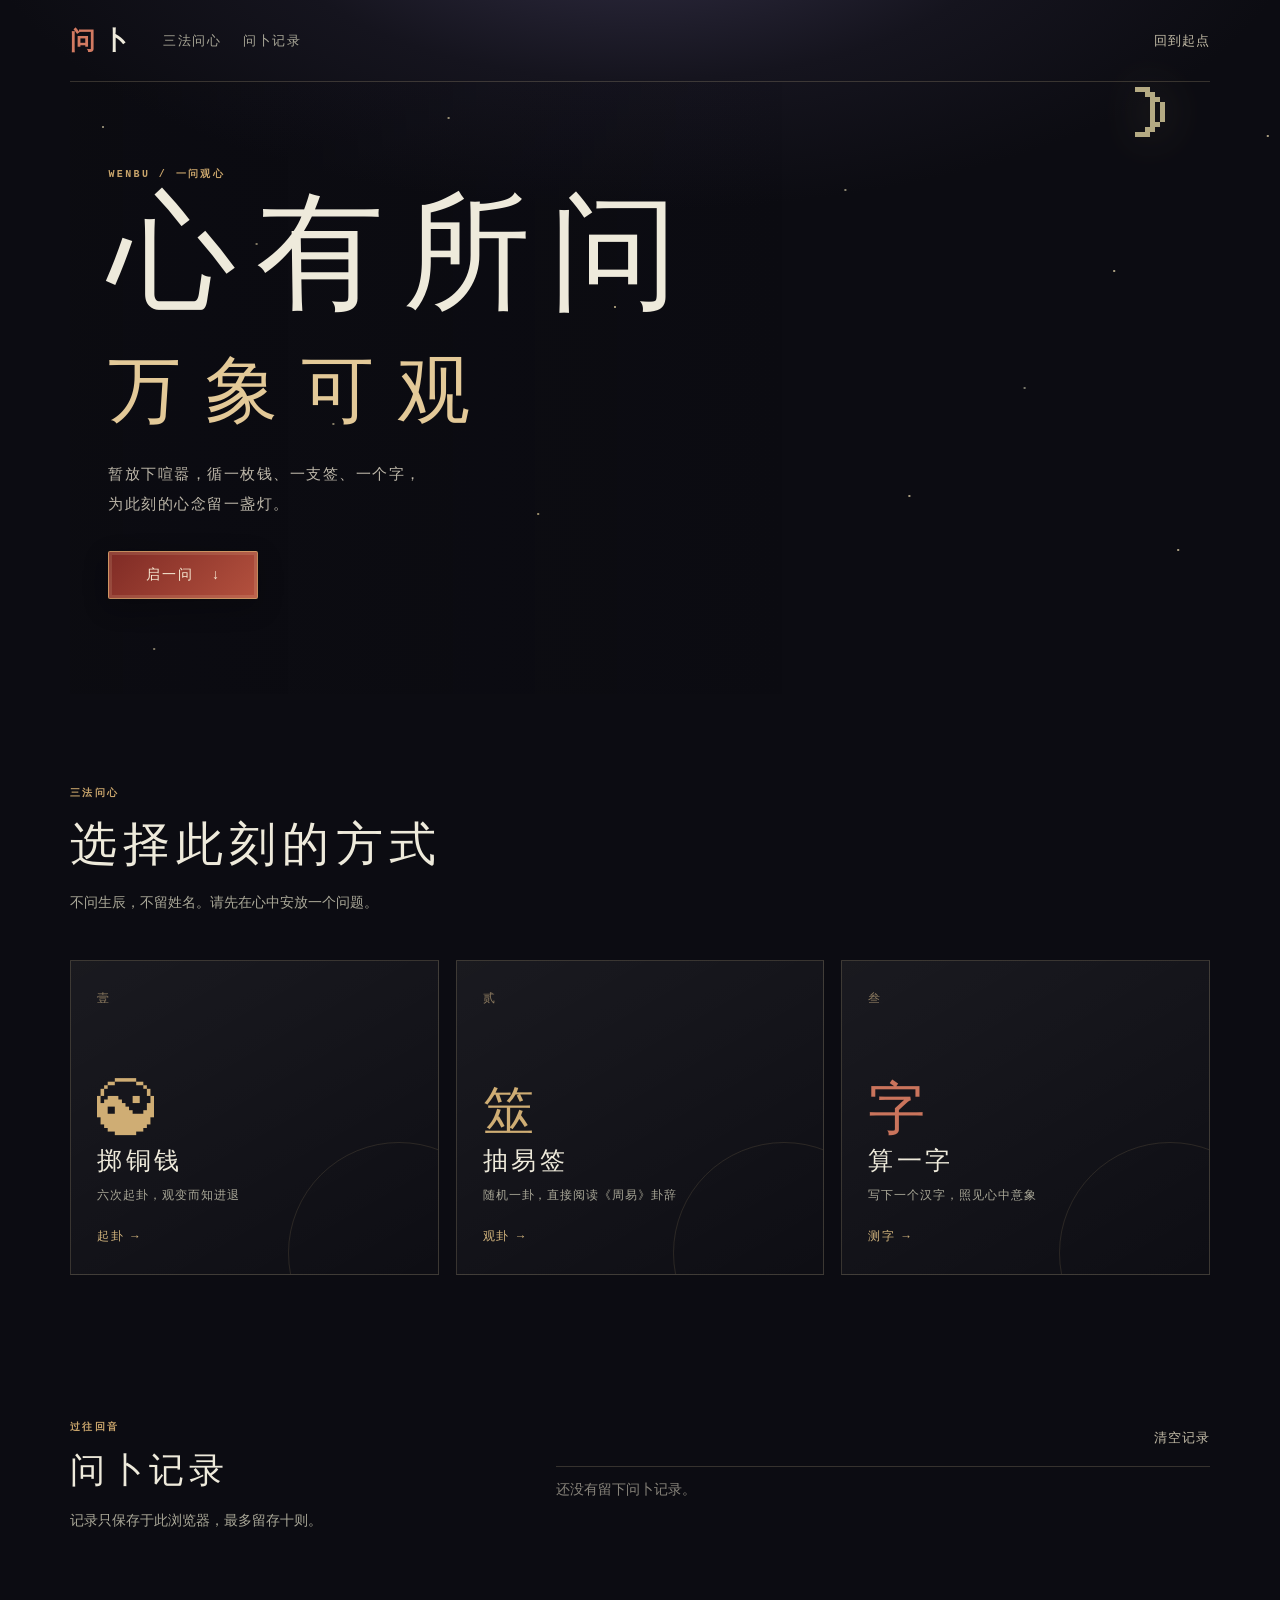
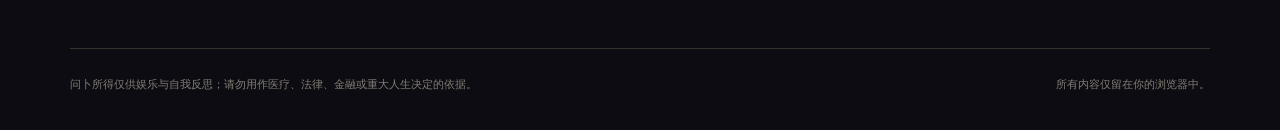
==== wenbu/index.html @ 363d6ac8 "Initial fate site" ====
<!doctype html>
<html lang="zh-CN">
  <head>
    <meta charset="UTF-8" />
    <meta name="viewport" content="width=device-width, initial-scale=1.0" />
    <meta name="theme-color" content="#0c0c12" />
    <title>问卜 · 一问观心</title>
    <link rel="stylesheet" href="./styles.css" />
  </head>
  <body>
    <div class="sky" aria-hidden="true"></div>
    <header class="site-header wrap">
      <a class="brand" href="#home" data-home><span>问</span>卜</a>
      <nav aria-label="主导航"><a href="#methods">三法问心</a><a href="#history">问卜记录</a></nav>
      <button class="quiet-button" type="button" data-home>回到起点</button>
    </header>
    <main class="wrap">
      <section class="hero" id="home">
        <p class="eyebrow">WENBU / 一问观心</p>
        <h1>心有所问<br /><i>万象可观</i></h1>
        <p class="hero-copy">暂放下喧嚣，循一枚钱、一支签、一个字，<br />为此刻的心念留一盏灯。</p>
        <a class="seal-button" href="#methods">启一问 <span>↓</span></a>
      </section>

      <section class="methods" id="methods" aria-labelledby="methods-title">
        <div class="section-intro"><p class="eyebrow">三法问心</p><h2 id="methods-title">选择此刻的方式</h2><p>不问生辰，不留姓名。请先在心中安放一个问题。</p></div>
        <div class="method-grid">
          <button class="method-card coin-card" type="button" data-method="coin"><span class="method-index">壹</span><span class="method-mark">☯</span><strong>掷铜钱</strong><small>六次起卦，观变而知进退</small><em>起卦 →</em></button>
          <button class="method-card lot-card" type="button" data-method="lot"><span class="method-index">贰</span><span class="method-mark">筮</span><strong>抽易签</strong><small>随机一卦，直接阅读《周易》卦辞</small><em>观卦 →</em></button>
          <button class="method-card character-card" type="button" data-method="character"><span class="method-index">叁</span><span class="method-mark">字</span><strong>算一字</strong><small>写下一个汉字，照见心中意象</small><em>测字 →</em></button>
        </div>
      </section>

      <section class="ritual hidden" id="ritual" aria-live="polite"></section>
      <section class="history-section" id="history"><div><p class="eyebrow">过往回音</p><h2>问卜记录</h2><p>记录只保存于此浏览器，最多留存十则。</p></div><div class="history-actions"><button class="quiet-button" id="clear-history" type="button">清空记录</button><div id="history-list" class="history-list"></div></div></section>
    </main>
    <footer class="site-footer wrap">问卜所得仅供娱乐与自我反思；请勿用作医疗、法律、金融或重大人生决定的依据。<span>所有内容仅留在你的浏览器中。</span></footer>
    <template id="hexagram-template"><div class="hexagram" aria-label="六爻卦象"></div></template>
    <script type="module" src="./app.js"></script>
  </body>
</html>
---- wenbu/styles.css ----
:root { --ink:#eeeadb; --muted:#aaa898; --paper:#e8dcc2; --night:#0c0c12; --night-2:#15141e; --red:#a93d32; --red-light:#d27a61; --gold:#c8a46b; --line:rgba(222,202,161,.2); --serif: "Songti SC", "STSong", "Noto Serif SC", serif; }
* { box-sizing:border-box; }
html { scroll-behavior:smooth; }
body { margin:0; min-width:320px; color:var(--ink); background:var(--night); font-family:var(--serif); }
button,input { font:inherit; } button { cursor:pointer; }
.sky { position:fixed; z-index:-2; inset:0; overflow:hidden; background:radial-gradient(ellipse 70% 45% at 50% -10%, #343047 0%, var(--night-2) 42%, var(--night) 74%); }
.sky:before { content:""; position:absolute; width:2px; height:2px; top:14%; left:8%; background:#f3e7ba; box-shadow: 12vw 13vh #d7c8a0, 27vw -1vh #ebdbab, 40vw 20vh #e9d8a7, 58vw 7vh #c2ba9a, 79vw 16vh #e8d9ad, 91vw 1vh #e9d8ad, 72vw 29vh #a9a791, 18vw 33vh #d7c8a0, 34vw 43vh #e4cf98, 63vw 41vh #e9d8ad, 84vw 47vh #e9d8ad, 4vw 58vh #d9cca6, 95vw 61vh #c2ba9a; opacity:.7; }
.sky:after { content:"☽"; position:absolute; top:70px; right:9vw; color:#ecdfa9; font-size:80px; line-height:1; text-shadow:0 0 45px rgba(239,220,159,.32); opacity:.75; }
.wrap { width:min(1140px, calc(100% - 48px)); margin-inline:auto; }
.site-header { height:82px; display:flex; align-items:center; border-bottom:1px solid var(--line); gap:28px; }
.brand { color:var(--ink); text-decoration:none; font-size:25px; font-weight:700; letter-spacing:.3em; }.brand span { color:var(--red-light); }.site-header nav { display:flex; gap:22px; }.site-header nav a { color:var(--muted); font-size:13px; text-decoration:none; letter-spacing:.12em; }.site-header nav a:hover { color:var(--gold); }.site-header .quiet-button { margin-left:auto; }
.quiet-button { border:0; color:#c4bda8; background:transparent; font-size:13px; letter-spacing:.08em; padding:9px 0; }.quiet-button:hover { color:var(--gold); }.quiet-button:focus-visible,.method-card:focus-visible,.seal-button:focus-visible,.history-item:focus-visible,input:focus-visible { outline:2px solid var(--gold); outline-offset:4px; }
.hero { min-height:570px; display:flex; flex-direction:column; justify-content:center; padding:85px 3vw 95px; background:linear-gradient(90deg,rgba(10,10,16,.24),transparent 63%); }.eyebrow { margin:0 0 13px; color:var(--gold); font-family:ui-monospace,monospace; font-size:10px; font-weight:700; letter-spacing:.24em; }.hero h1 { margin:0; font-size:clamp(68px,10vw,130px); line-height:.93; font-weight:500; letter-spacing:.15em; }.hero h1 i { color:#e3c998; font-size:.57em; font-style:normal; letter-spacing:.32em; }.hero-copy { color:#bdb7a9; margin:27px 0 32px; line-height:2; font-size:15px; letter-spacing:.1em; }
.seal-button { display:inline-flex; justify-content:center; align-items:center; gap:18px; width:max-content; min-width:150px; padding:14px 22px; color:#f7ead4; border:1px solid rgba(225,186,120,.65); border-radius:2px; background:linear-gradient(135deg,#7f2b25,#b4513e); box-shadow:inset 0 0 0 3px rgba(255,233,186,.13), 0 8px 24px rgba(0,0,0,.26); text-decoration:none; font-size:14px; letter-spacing:.15em; transition:transform .2s, background .2s; }.seal-button:hover { transform:translateY(-2px); background:#ad4b3b; }.seal-button:disabled { cursor:default; opacity:.66; transform:none; }.seal-button.small { margin-top:12px; }
.methods { padding:92px 0 110px; }.section-intro { max-width:470px; }.section-intro h2,.history-section h2,.ritual h2 { margin:0 0 13px; font-size:clamp(30px,4vw,47px); font-weight:500; letter-spacing:.13em; }.section-intro > p:last-child,.history-section > div > p:last-child,.ritual-top > p:last-child { color:var(--muted); line-height:1.9; font-size:14px; }
.method-grid { display:grid; grid-template-columns:repeat(3,1fr); gap:17px; margin-top:43px; }.method-card { position:relative; min-height:315px; overflow:hidden; padding:29px 26px; display:flex; flex-direction:column; align-items:flex-start; color:var(--ink); text-align:left; border:1px solid var(--line); background:linear-gradient(150deg,rgba(255,255,255,.06),rgba(255,255,255,.01)); transition:transform .25s,border-color .25s,background .25s; }.method-card:after { content:""; position:absolute; width:220px; height:220px; right:-72px; bottom:-90px; border:1px solid rgba(223,193,135,.13); border-radius:50%; }.method-card:hover { transform:translateY(-7px); border-color:rgba(219,180,111,.58); background:linear-gradient(150deg,rgba(186,141,74,.17),rgba(255,255,255,.03)); }.method-index { color:#8e7c61; font-size:12px; letter-spacing:.13em; }.method-mark { z-index:1; margin:auto 0 7px; color:#cfad74; font-size:57px; line-height:1; font-weight:400; }.method-card strong { z-index:1; font-size:25px; font-weight:500; letter-spacing:.14em; }.method-card small { z-index:1; margin-top:10px; color:var(--muted); font-size:12px; letter-spacing:.08em; }.method-card em { z-index:1; margin-top:24px; color:#d4b67e; font-size:12px; font-style:normal; letter-spacing:.14em; }.lot-card .method-mark { font-size:51px; }.character-card .method-mark { color:#ca745c; }
.ritual { min-height:540px; margin:0 -3vw 105px; padding:62px max(3vw, calc((100vw - 1140px)/2)); border-block:1px solid var(--line); background:radial-gradient(circle at 50% 40%,rgba(138,98,58,.19),transparent 38%),rgba(255,255,255,.025); }.hidden { display:none; }.ritual-top { max-width:680px; margin:auto; text-align:center; }.ritual-top .back { position:absolute; margin-left:0; transform:translateX(-120px); border:0; padding:8px 0; background:none; color:var(--muted); font-size:12px; }.ritual-top .back:hover { color:var(--gold); }.ritual-top > p:last-child { margin:0 auto; max-width:500px; }
.coin-stage,.lot-stage,.character-form,.oracle-result,.lot-result,.character-result,.record-result { width:min(570px,100%); margin:44px auto 0; text-align:center; }.coin-sigil { width:130px; height:130px; display:grid; place-items:center; margin:0 auto 20px; border:1px solid rgba(211,174,105,.48); border-radius:50%; color:#ddbd84; font-size:75px; box-shadow:0 0 0 13px rgba(201,163,103,.05),0 0 40px rgba(215,174,100,.14); }.coin-stage > p { margin:0 auto 23px; color:var(--muted); font-size:14px; line-height:1.8; }.coin-stage .seal-button,.lot-stage .seal-button,.character-form .seal-button,.oracle-result .seal-button,.lot-result .seal-button,.character-result .seal-button { margin-inline:auto; }
.coin-row { display:flex; justify-content:center; gap:19px; margin-bottom:24px; }.coin { width:82px; aspect-ratio:1; display:grid; place-items:center; border:8px solid #9a7444; border-radius:50%; color:#4b2920; background:radial-gradient(circle,#dfbe76 0 20%,#98703f 21% 25%,#e7c580 26% 57%,#98703f 58%); box-shadow:0 6px 15px rgba(0,0,0,.35); font-size:22px; font-weight:700; animation:coin-land .65s ease-out; }.coin.face { color:#f1d695; transform:rotate(180deg); } @keyframes coin-land { from { opacity:0; transform:translateY(-70px) rotate(-160deg); } to { opacity:1; } }.line-progress { display:flex; justify-content:center; align-items:center; min-height:31px; gap:7px; margin:16px 0 22px; }.line-progress i { width:30px; height:7px; background:#829179; }.line-progress i.yin { background:linear-gradient(90deg,#829179 42%,transparent 42% 58%,#829179 58%); }.line-progress i.moving { box-shadow:0 0 10px var(--red-light); }.line-progress span { margin-left:5px; color:#a69c88; font-family:ui-monospace,monospace; font-size:11px; }
.hex-pair { display:flex; justify-content:center; align-items:center; gap:54px; }.hex-pair > div { display:grid; justify-items:center; gap:9px; }.hex-pair p { margin:0; color:var(--muted); font-size:12px; }.hex-pair strong { color:#e5ca94; font-size:24px; font-weight:500; letter-spacing:.2em; }.hex-pair small { color:#a49880; }.transform { color:var(--red-light); font-size:30px; }.hexagram { display:grid; gap:7px; width:120px; margin:7px 0; }.yao { display:flex; width:100%; height:9px; gap:14px; }.yao i { display:block; height:100%; background:#ddc080; flex:1; }.yao.yang i { width:100%; }.yao.moving i { background:var(--red-light); box-shadow:0 0 11px rgba(201,96,74,.6); }.reading { margin:31px auto 20px; max-width:510px; padding:22px 25px; border-left:2px solid var(--gold); background:rgba(240,217,166,.06); text-align:left; }.reading p { margin:0; color:#c8c0af; line-height:1.9; font-size:14px; }.reading .result-lead,.result-lead { margin-bottom:11px; color:#ead4a4; font-size:17px; letter-spacing:.06em; }.source-label { margin-bottom:6px !important; color:#c8915f !important; font-family:ui-monospace,monospace; font-size:10px !important; letter-spacing:.18em; }.source-link { display:inline-block; margin-top:15px; color:#d4b67e; font-size:12px; text-decoration:none; }.source-link:hover { color:#f0d9a5; text-decoration:underline; }.oracle-result .quiet-button,.lot-result .quiet-button,.character-result .quiet-button { display:block; margin:14px auto 0; }
.lot-stage { display:grid; justify-items:center; }.lot-tube { position:relative; display:flex; align-items:end; justify-content:center; gap:5px; width:150px; height:165px; padding-bottom:25px; margin-bottom:30px; border:2px solid #785544; border-top:0; border-radius:0 0 40% 40%; background:linear-gradient(90deg,#59342c,#a45a46,#63372d); box-shadow:inset 16px 0 24px rgba(0,0,0,.3),0 13px 28px rgba(0,0,0,.25); }.lot-tube:before { content:""; position:absolute; top:-7px; width:155px; height:24px; border:3px solid #c49a61; border-radius:50%; background:#241a1b; }.lot-tube i { width:9px; height:140px; background:linear-gradient(90deg,#9d7443,#ddbd7c,#6f482b); border-radius:7px 7px 0 0; transform:rotate(var(--tilt,0deg)); transform-origin:bottom; }.lot-tube i:nth-child(1){--tilt:-15deg}.lot-tube i:nth-child(2){--tilt:-7deg}.lot-tube i:nth-child(4){--tilt:7deg}.lot-tube i:nth-child(5){--tilt:15deg}.lot-paper { width:205px; min-height:315px; margin:0 auto; padding:20px; color:#4a3222; background:linear-gradient(90deg,#cab17f,#f1dfb3 9%,#e5c890 50%,#f1dfb3 91%,#c7ac77); box-shadow:0 12px 30px rgba(0,0,0,.27); }.lot-paper span { display:block; color:#9c302b; font-size:12px; letter-spacing:.4em; }.lot-paper strong { display:block; margin:13px 0 3px; color:#9d342d; font-family:ui-monospace,monospace; font-size:48px; font-weight:500; }.lot-paper em { display:block; padding-block:9px; border-block:1px solid rgba(83,49,29,.37); font-style:normal; font-size:18px; }.lot-paper p { line-height:2; font-size:14px; }.lot-result .reading { margin-top:28px; }
.character-form { display:grid; justify-items:center; }.character-form label { margin-bottom:11px; color:var(--gold); font-size:12px; letter-spacing:.24em; }.character-form input { width:150px; height:130px; border:0; border-bottom:1px solid var(--gold); border-radius:0; color:#eed6a1; background:transparent; text-align:center; font-family:var(--serif); font-size:77px; outline:none; }.character-form input::placeholder { color:#655e57; font-size:17px; }.form-error { min-height:22px; margin:12px 0 14px; color:#e88168; font-size:13px; }.character-glyph { display:grid; justify-items:center; width:250px; min-height:245px; margin:auto; padding:25px; border:1px solid rgba(218,184,120,.35); background:radial-gradient(circle,rgba(201,153,80,.14),transparent 66%); }.character-glyph span { color:#e4c68e; font-size:130px; line-height:1.25; text-shadow:0 0 28px rgba(207,161,89,.28); }.character-glyph small { color:#a99b84; letter-spacing:.18em; }.character-result .reading { margin-top:27px; }.record-result { max-width:530px; padding:30px; border:1px solid var(--line); background:rgba(255,255,255,.035); text-align:left; }.record-result > p:last-of-type { color:#bdb4a2; line-height:1.9; }
.history-section { display:grid; grid-template-columns:.8fr 1.2fr; gap:50px; padding:35px 0 100px; }.history-section h2 { font-size:35px; }.history-actions { min-width:0; }.history-actions > .quiet-button { display:block; margin:0 0 10px auto; }.history-list { border-top:1px solid var(--line); }.history-item { display:grid; grid-template-columns:80px 1fr auto; width:100%; padding:15px 0; border:0; border-bottom:1px solid var(--line); color:var(--ink); background:none; text-align:left; }.history-item span { color:#c3906a; font-size:12px; }.history-item strong { font-weight:500; letter-spacing:.06em; }.history-item small { color:#8b887f; font-size:11px; }.history-item:hover strong { color:#e7c98f; }.history-empty { color:#88847b; font-size:14px; }.site-footer { display:flex; justify-content:space-between; gap:40px; padding:26px 0 35px; border-top:1px solid var(--line); color:#837e76; font-size:11px; line-height:1.8; }.site-footer span { white-space:nowrap; }
@media (max-width:720px) { .wrap { width:min(100% - 32px, 620px); }.site-header { height:66px; gap:16px; }.site-header nav { display:none; }.hero { min-height:calc(100vh - 66px); padding:75px 4px; }.hero h1 { font-size:clamp(57px,17vw,85px); }.method-grid { grid-template-columns:1fr; }.method-card { min-height:218px; }.method-mark { margin:auto 0 3px; }.ritual { margin-inline:-16px; padding:48px 16px; }.ritual-top .back { position:static; display:block; margin:0 auto 24px; transform:none; }.hex-pair { gap:24px; }.hexagram { width:100px; }.history-section { grid-template-columns:1fr; gap:22px; }.site-footer { display:block; }.site-footer span { display:block; margin-top:7px; white-space:normal; }.history-item { grid-template-columns:68px 1fr; }.history-item small { display:none; } }
@media (prefers-reduced-motion: reduce) { *,*::before,*::after { scroll-behavior:auto !important; animation-duration:.001ms !important; transition-duration:.001ms !important; } }
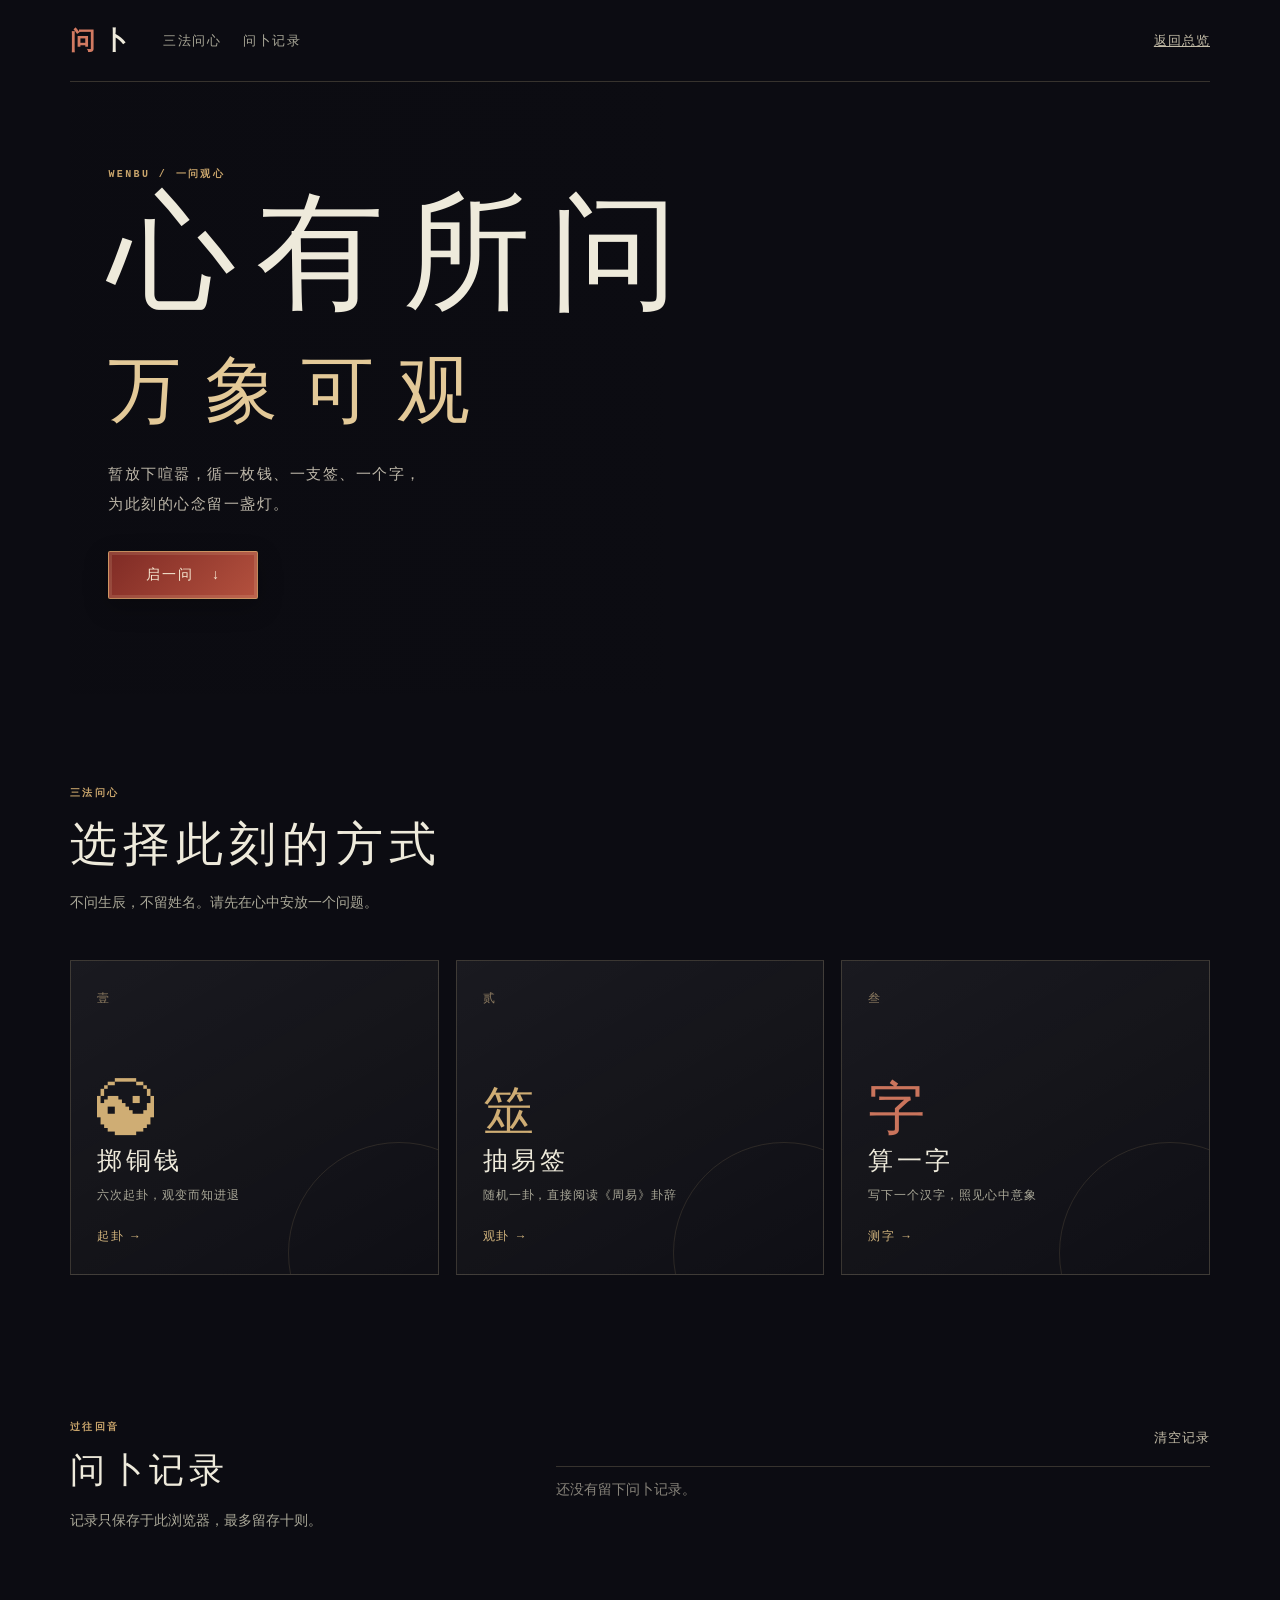
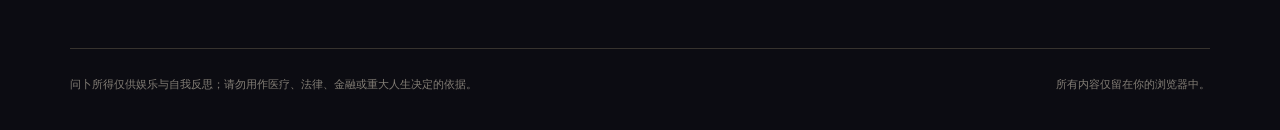
==== commit 276425c3: "Unify Fate entry and routing" ====
--- a/wenbu/index.html
+++ b/wenbu/index.html
@@ -3,39 +3,11 @@
   <head>
     <meta charset="UTF-8" />
     <meta name="viewport" content="width=device-width, initial-scale=1.0" />
-    <meta name="theme-color" content="#0c0c12" />
-    <title>问卜 · 一问观心</title>
-    <link rel="stylesheet" href="./styles.css" />
+    <meta http-equiv="refresh" content="0; url=../#/wenbu" />
+    <title>正在进入 FATE · 问卜</title>
   </head>
   <body>
-    <div class="sky" aria-hidden="true"></div>
-    <header class="site-header wrap">
-      <a class="brand" href="#home" data-home><span>问</span>卜</a>
-      <nav aria-label="主导航"><a href="#methods">三法问心</a><a href="#history">问卜记录</a></nav>
-      <button class="quiet-button" type="button" data-home>回到起点</button>
-    </header>
-    <main class="wrap">
-      <section class="hero" id="home">
-        <p class="eyebrow">WENBU / 一问观心</p>
-        <h1>心有所问<br /><i>万象可观</i></h1>
-        <p class="hero-copy">暂放下喧嚣，循一枚钱、一支签、一个字，<br />为此刻的心念留一盏灯。</p>
-        <a class="seal-button" href="#methods">启一问 <span>↓</span></a>
-      </section>
-
-      <section class="methods" id="methods" aria-labelledby="methods-title">
-        <div class="section-intro"><p class="eyebrow">三法问心</p><h2 id="methods-title">选择此刻的方式</h2><p>不问生辰，不留姓名。请先在心中安放一个问题。</p></div>
-        <div class="method-grid">
-          <button class="method-card coin-card" type="button" data-method="coin"><span class="method-index">壹</span><span class="method-mark">☯</span><strong>掷铜钱</strong><small>六次起卦，观变而知进退</small><em>起卦 →</em></button>
-          <button class="method-card lot-card" type="button" data-method="lot"><span class="method-index">贰</span><span class="method-mark">筮</span><strong>抽易签</strong><small>随机一卦，直接阅读《周易》卦辞</small><em>观卦 →</em></button>
-          <button class="method-card character-card" type="button" data-method="character"><span class="method-index">叁</span><span class="method-mark">字</span><strong>算一字</strong><small>写下一个汉字，照见心中意象</small><em>测字 →</em></button>
-        </div>
-      </section>
-
-      <section class="ritual hidden" id="ritual" aria-live="polite"></section>
-      <section class="history-section" id="history"><div><p class="eyebrow">过往回音</p><h2>问卜记录</h2><p>记录只保存于此浏览器，最多留存十则。</p></div><div class="history-actions"><button class="quiet-button" id="clear-history" type="button">清空记录</button><div id="history-list" class="history-list"></div></div></section>
-    </main>
-    <footer class="site-footer wrap">问卜所得仅供娱乐与自我反思；请勿用作医疗、法律、金融或重大人生决定的依据。<span>所有内容仅留在你的浏览器中。</span></footer>
-    <template id="hexagram-template"><div class="hexagram" aria-label="六爻卦象"></div></template>
-    <script type="module" src="./app.js"></script>
+    <p>正在进入 FATE 问卜页面……</p>
+    <script>window.location.replace('../#/wenbu');</script>
   </body>
 </html>
